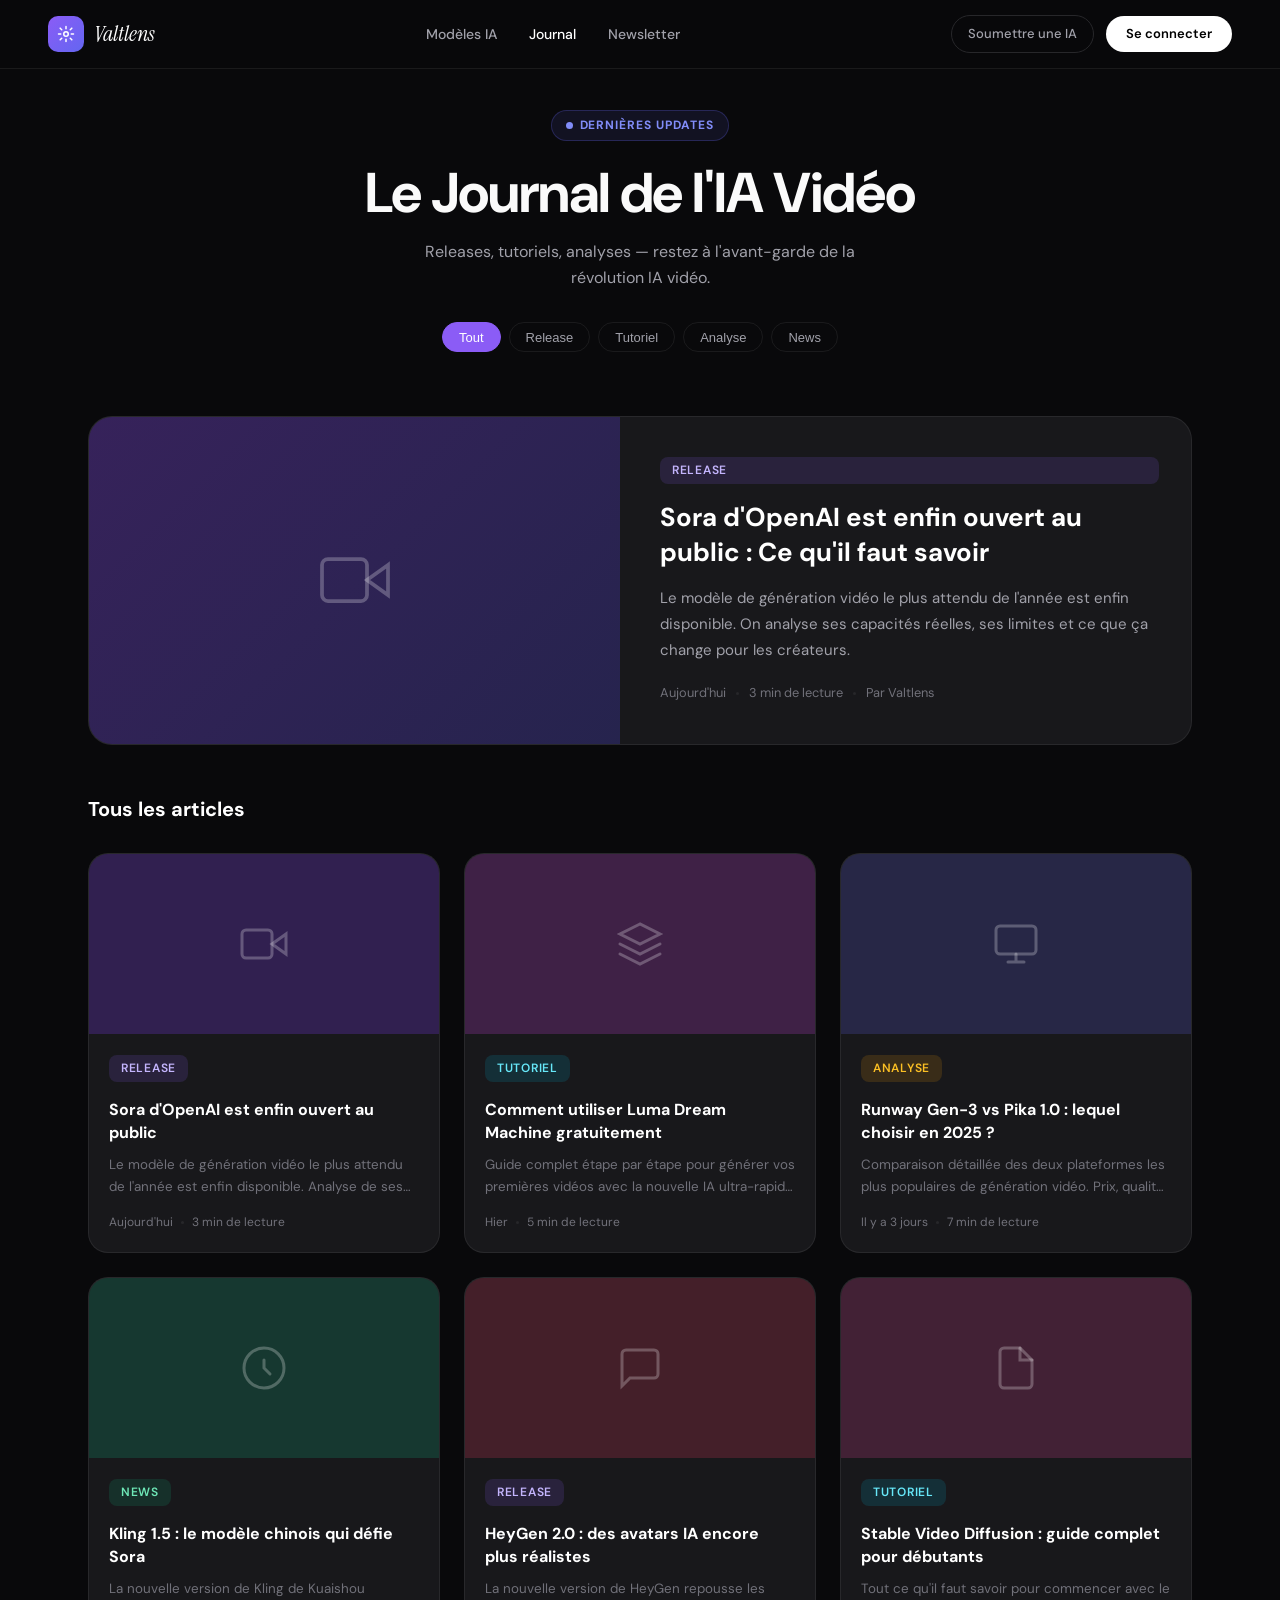
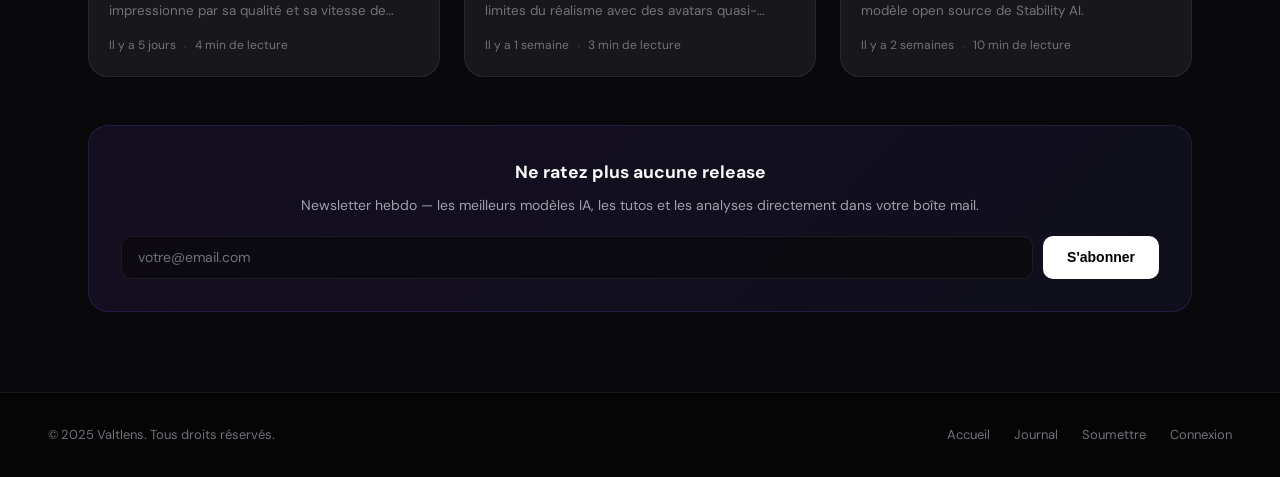
==== blog/index.html @ 7a5cce88 "Create index.html" ====
<!DOCTYPE html>
<html lang="fr" style="scroll-behavior:smooth">
<head>
<meta charset="UTF-8">
<meta name="viewport" content="width=device-width,initial-scale=1">
<title>Valtlens — Le Journal de l'IA Vidéo</title>
<link href="https://fonts.googleapis.com/css2?family=DM+Sans:wght@300;400;500;600;700&family=Instrument+Serif:ital@0;1&display=swap" rel="stylesheet">
<style>
*,*::before,*::after{box-sizing:border-box;margin:0;padding:0}
:root{--bg:#09090b;--bg2:#111113;--bg3:#18181b;--bg4:#27272a;--fg:#fafafa;--fg2:#a1a1aa;--fg3:#71717a;--vi:#8b5cf6;--vi3:rgba(139,92,246,.15);--in:#6366f1;--border:rgba(255,255,255,.07)}
body{background:var(--bg);color:var(--fg);font-family:'DM Sans',sans-serif;overflow-x:hidden;line-height:1.6}
nav{position:fixed;top:0;width:100%;z-index:100;background:rgba(9,9,11,.85);backdrop-filter:blur(24px);border-bottom:1px solid var(--border);padding:0 clamp(1rem,4vw,3rem)}
.nav-inner{max-width:1200px;margin:0 auto;display:flex;justify-content:space-between;align-items:center;height:68px}
.logo{display:flex;align-items:center;gap:10px;text-decoration:none;color:inherit}
.logo-icon{width:36px;height:36px;border-radius:10px;background:linear-gradient(135deg,var(--vi),var(--in));display:flex;align-items:center;justify-content:center;flex-shrink:0}
.logo-icon svg{width:18px;height:18px;fill:none;stroke:#fff;stroke-width:2;stroke-linecap:round}
.logo-name{font-family:'Instrument Serif',serif;font-size:1.4rem;color:#fff;font-style:italic}
.nav-links{display:flex;gap:2rem}
.nav-links a{font-size:.875rem;font-weight:500;color:var(--fg2);text-decoration:none;transition:color .2s}
.nav-links a:hover{color:#fff}
.nav-links a.active{color:#fff}
.nav-actions{display:flex;gap:.75rem;align-items:center}
.btn-ghost{padding:.45rem 1rem;border-radius:999px;border:1px solid var(--bg4);font-size:.8125rem;font-weight:500;color:var(--fg2);background:transparent;cursor:pointer;transition:all .2s;text-decoration:none}
.btn-ghost:hover{border-color:var(--vi);color:#fff;background:var(--vi3)}
.btn-cta-nav{padding:.5rem 1.25rem;border-radius:999px;background:#fff;color:#000;font-size:.8125rem;font-weight:600;border:none;cursor:pointer;transition:all .2s;text-decoration:none}
.btn-cta-nav:hover{background:#e4e4e7}
/* PAGE */
.page-wrap{max-width:1200px;margin:0 auto;padding:110px clamp(1rem,4vw,3rem) 5rem}
/* HERO */
.blog-hero{text-align:center;margin-bottom:4rem}
.blog-badge{display:inline-flex;align-items:center;gap:.4rem;padding:.3rem .875rem;border-radius:999px;background:rgba(99,102,241,.1);border:1px solid rgba(99,102,241,.25);font-size:.75rem;font-weight:700;color:#818cf8;text-transform:uppercase;letter-spacing:.08em;margin-bottom:1.25rem}
.blog-pulse{width:7px;height:7px;border-radius:50%;background:#818cf8;animation:pulse 1.5s infinite;flex-shrink:0}
@keyframes pulse{0%,100%{opacity:1;transform:scale(1)}50%{opacity:.7;transform:scale(.9)}}
.blog-title{font-size:clamp(2rem,5vw,3.5rem);font-weight:700;letter-spacing:-.02em;margin-bottom:.875rem;line-height:1.15}
.blog-sub{font-size:1rem;color:var(--fg2);max-width:500px;margin:0 auto 2rem}
/* FILTERS */
.cat-filters{display:flex;flex-wrap:wrap;justify-content:center;gap:.5rem;margin-bottom:.5rem}
.cat-btn{padding:.4rem 1rem;border-radius:999px;font-size:.8125rem;font-weight:500;cursor:pointer;border:1px solid var(--border);background:transparent;color:var(--fg2);transition:all .2s}
.cat-btn:hover{border-color:rgba(139,92,246,.4);color:#fff;background:var(--vi3)}
.cat-btn.active{background:var(--vi);color:#fff;border-color:var(--vi)}
/* FEATURED */
.featured-article{display:grid;grid-template-columns:1fr 1fr;gap:2.5rem;background:var(--bg3);border:1px solid var(--border);border-radius:24px;overflow:hidden;margin-bottom:3rem;cursor:pointer;transition:border-color .3s;text-decoration:none}
.featured-article:hover{border-color:rgba(139,92,246,.3)}
.featured-img{min-height:300px;display:flex;align-items:center;justify-content:center;position:relative;overflow:hidden}
.featured-img-inner{width:100%;height:100%;transition:transform .5s;display:flex;align-items:center;justify-content:center}
.featured-article:hover .featured-img-inner{transform:scale(1.04)}
.featured-body{padding:2.5rem 2rem 2.5rem 0;display:flex;flex-direction:column;justify-content:center}
.article-cat-badge{display:inline-block;padding:.25rem .75rem;border-radius:8px;font-size:.75rem;font-weight:600;text-transform:uppercase;letter-spacing:.06em;margin-bottom:1rem}
.cat-release{background:rgba(139,92,246,.15);color:#c4b5fd}
.cat-tutorial{background:rgba(6,182,212,.15);color:#67e8f9}
.cat-analysis{background:rgba(245,158,11,.15);color:#fbbf24}
.cat-news{background:rgba(16,185,129,.15);color:#6ee7b7}
.featured-body h2{font-size:1.625rem;font-weight:700;color:#fff;line-height:1.35;margin-bottom:.875rem}
.featured-body p{font-size:.9375rem;color:var(--fg2);line-height:1.75;margin-bottom:1.25rem}
.article-meta{display:flex;align-items:center;gap:.625rem;font-size:.8rem;color:var(--fg3)}
.meta-dot{width:3px;height:3px;border-radius:50%;background:var(--bg4)}
/* GRID */
.articles-grid{display:grid;grid-template-columns:repeat(auto-fill,minmax(320px,1fr));gap:1.5rem}
.article-card{background:var(--bg3);border:1px solid var(--border);border-radius:20px;overflow:hidden;cursor:pointer;transition:all .3s;text-decoration:none;display:block}
.article-card:hover{border-color:rgba(255,255,255,.12);transform:translateY(-3px)}
.card-img{height:180px;overflow:hidden;position:relative}
.card-img-inner{width:100%;height:100%;transition:transform .5s;display:flex;align-items:center;justify-content:center}
.article-card:hover .card-img-inner{transform:scale(1.05)}
.card-body{padding:1.25rem}
.card-title{font-size:1rem;font-weight:700;color:#fff;line-height:1.45;margin-bottom:.625rem;transition:color .2s}
.article-card:hover .card-title{color:var(--vi)}
.card-excerpt{font-size:.8375rem;color:var(--fg3);line-height:1.65;margin-bottom:.875rem;display:-webkit-box;-webkit-line-clamp:2;-webkit-box-orient:vertical;overflow:hidden}
.card-meta{font-size:.75rem;color:var(--fg3);display:flex;align-items:center;gap:.5rem}
/* SECTION TITLE */
.section-row{display:flex;justify-content:space-between;align-items:center;margin-bottom:1.75rem;margin-top:3rem}
.section-h2{font-size:1.25rem;font-weight:700;color:#fff}
.see-all{font-size:.875rem;color:var(--fg2);display:flex;align-items:center;gap:.3rem;cursor:pointer;background:none;border:none;transition:color .2s}
.see-all:hover{color:#fff}
/* SIDEBAR-LIKE newsletter */
.newsletter-mini{background:linear-gradient(135deg,rgba(124,58,237,.1),rgba(99,102,241,.07));border:1px solid rgba(139,92,246,.15);border-radius:20px;padding:2rem;margin-top:3rem;text-align:center}
.newsletter-mini h3{font-size:1.1rem;font-weight:700;margin-bottom:.5rem}
.newsletter-mini p{font-size:.875rem;color:var(--fg2);margin-bottom:1.25rem}
.nl-form{display:flex;gap:.625rem;flex-wrap:wrap;justify-content:center}
.nl-form input{flex:1;min-width:180px;padding:.7rem 1rem;border-radius:10px;background:rgba(9,9,11,.7);border:1px solid var(--border);color:#fff;font-family:inherit;font-size:.875rem;outline:none;transition:border-color .2s}
.nl-form input:focus{border-color:rgba(139,92,246,.5)}
.nl-form input::placeholder{color:var(--fg3)}
.nl-btn{padding:.7rem 1.5rem;border-radius:10px;background:#fff;color:#000;font-weight:700;font-size:.875rem;border:none;cursor:pointer;transition:all .2s}
.nl-btn:hover{background:#e4e4e7}
/* TOAST */
.toast{position:fixed;bottom:1.5rem;right:1.5rem;background:#18181b;border:1px solid rgba(139,92,246,.4);color:#fff;padding:.875rem 1.5rem;border-radius:12px;font-size:.875rem;z-index:9999;transform:translateY(100px);opacity:0;transition:all .35s;box-shadow:0 20px 40px rgba(0,0,0,.5);max-width:320px}
.toast.show{transform:translateY(0);opacity:1}
footer{border-top:1px solid var(--border);background:#050506;padding:2rem clamp(1rem,4vw,3rem)}
.footer-bottom{max-width:1200px;margin:0 auto;display:flex;justify-content:space-between;align-items:center;gap:1rem;flex-wrap:wrap}
.footer-bottom p{font-size:.8125rem;color:var(--fg3)}
.footer-nav{display:flex;gap:1.5rem}
.footer-nav a{font-size:.8125rem;color:var(--fg3);text-decoration:none;transition:color .2s}
.footer-nav a:hover{color:#fff}
@media(max-width:768px){.featured-article{grid-template-columns:1fr}.featured-body{padding:1.5rem}.nav-links{display:none}}
</style>
</head>
<body>

<nav>
  <div class="nav-inner">
    <a class="logo" href="/">
      <div class="logo-icon"><svg viewBox="0 0 24 24"><circle cx="12" cy="12" r="3"/><path d="M12 2v3M12 19v3M4.22 4.22l2.12 2.12M17.66 17.66l2.12 2.12M2 12h3M19 12h3M4.22 19.78l2.12-2.12M17.66 6.34l2.12-2.12"/></svg></div>
      <span class="logo-name">Valtlens</span>
    </a>
    <div class="nav-links">
      <a href="/#models">Modèles IA</a>
      <a href="/blog/" class="active">Journal</a>
      <a href="/#newsletter">Newsletter</a>
    </div>
    <div class="nav-actions">
      <a class="btn-ghost" href="/submit/">Soumettre une IA</a>
      <a class="btn-cta-nav" href="/auth/">Se connecter</a>
    </div>
  </div>
</nav>

<div class="page-wrap">

  <div class="blog-hero">
    <div class="blog-badge">
      <span class="blog-pulse"></span>
      Dernières Updates
    </div>
    <h1 class="blog-title">Le Journal de l'IA Vidéo</h1>
    <p class="blog-sub">Releases, tutoriels, analyses — restez à l'avant-garde de la révolution IA vidéo.</p>
    <div class="cat-filters" id="catFilters">
      <button class="cat-btn active" data-cat="all">Tout</button>
      <button class="cat-btn" data-cat="release">Release</button>
      <button class="cat-btn" data-cat="tutorial">Tutoriel</button>
      <button class="cat-btn" data-cat="analysis">Analyse</button>
      <button class="cat-btn" data-cat="news">News</button>
    </div>
  </div>

  <!-- FEATURED -->
  <a class="featured-article" href="/blog/article/?id=sora-public" id="featuredArticle">
    <div class="featured-img" style="background:linear-gradient(135deg,rgba(124,58,237,.3),rgba(79,70,229,.25))">
      <div class="featured-img-inner">
        <svg width="72" height="72" viewBox="0 0 24 24" fill="none" stroke="rgba(255,255,255,.25)" stroke-width="1.25" stroke-linecap="round"><polygon points="23 7 16 12 23 17 23 7"/><rect x="1" y="5" width="15" height="14" rx="2"/></svg>
      </div>
    </div>
    <div class="featured-body">
      <span class="article-cat-badge cat-release">Release</span>
      <h2>Sora d'OpenAI est enfin ouvert au public : Ce qu'il faut savoir</h2>
      <p>Le modèle de génération vidéo le plus attendu de l'année est enfin disponible. On analyse ses capacités réelles, ses limites et ce que ça change pour les créateurs.</p>
      <div class="article-meta">
        <span>Aujourd'hui</span><span class="meta-dot"></span>
        <span>3 min de lecture</span><span class="meta-dot"></span>
        <span>Par Valtlens</span>
      </div>
    </div>
  </a>

  <!-- GRID -->
  <div class="section-row">
    <h2 class="section-h2">Tous les articles</h2>
  </div>
  <div class="articles-grid" id="articlesGrid">
    <!-- Injected by JS -->
  </div>

  <!-- NEWSLETTER MINI -->
  <div class="newsletter-mini">
    <h3>Ne ratez plus aucune release</h3>
    <p>Newsletter hebdo — les meilleurs modèles IA, les tutos et les analyses directement dans votre boîte mail.</p>
    <div class="nl-form">
      <input type="email" id="nlEmail" placeholder="votre@email.com">
      <button class="nl-btn" onclick="handleNL()">S'abonner</button>
    </div>
  </div>

</div>

<footer>
  <div class="footer-bottom">
    <p>© 2025 Valtlens. Tous droits réservés.</p>
    <div class="footer-nav">
      <a href="/">Accueil</a>
      <a href="/blog/">Journal</a>
      <a href="/submit/">Soumettre</a>
      <a href="/auth/">Connexion</a>
    </div>
  </div>
</footer>

<div class="toast" id="toast"></div>

<script>
var ARTICLES = [
  {id:'sora-public',title:'Sora d\'OpenAI est enfin ouvert au public',excerpt:'Le modèle de génération vidéo le plus attendu de l\'année est enfin disponible. Analyse de ses capacités et limites.',cat:'release',color:'rgba(124,58,237,.25)',date:'Aujourd\'hui',read:'3 min'},
  {id:'luma-guide',title:'Comment utiliser Luma Dream Machine gratuitement',excerpt:'Guide complet étape par étape pour générer vos premières vidéos avec la nouvelle IA ultra-rapide de Luma Labs.',cat:'tutorial',color:'rgba(217,70,239,.2)',date:'Hier',read:'5 min'},
  {id:'runway-vs-pika',title:'Runway Gen-3 vs Pika 1.0 : lequel choisir en 2025 ?',excerpt:'Comparaison détaillée des deux plateformes les plus populaires de génération vidéo. Prix, qualité, cas d\'usage.',cat:'analysis',color:'rgba(99,102,241,.2)',date:'Il y a 3 jours',read:'7 min'},
  {id:'kling-update',title:'Kling 1.5 : le modèle chinois qui défie Sora',excerpt:'La nouvelle version de Kling de Kuaishou impressionne par sa qualité et sa vitesse de génération.',cat:'news',color:'rgba(16,185,129,.2)',date:'Il y a 5 jours',read:'4 min'},
  {id:'heygen-avatars',title:'HeyGen 2.0 : des avatars IA encore plus réalistes',excerpt:'La nouvelle version de HeyGen repousse les limites du réalisme avec des avatars quasi-indiscernables de vrais humains.',cat:'release',color:'rgba(244,63,94,.2)',date:'Il y a 1 semaine',read:'3 min'},
  {id:'stable-video-guide',title:'Stable Video Diffusion : guide complet pour débutants',excerpt:'Tout ce qu\'il faut savoir pour commencer avec le modèle open source de Stability AI.',cat:'tutorial',color:'rgba(236,72,153,.2)',date:'Il y a 2 semaines',read:'10 min'}
];

var icons = [
  '<polygon points="23 7 16 12 23 17 23 7"/><rect x="1" y="5" width="15" height="14" rx="2"/>',
  '<path d="M12 2L2 7l10 5 10-5-10-5zM2 17l10 5 10-5M2 12l10 5 10-5"/>',
  '<rect x="2" y="3" width="20" height="14" rx="2"/><path d="M8 21h8M12 17v4"/>',
  '<circle cx="12" cy="12" r="10"/><path d="M12 8v4l3 3"/>',
  '<path d="M21 15a2 2 0 0 1-2 2H7l-4 4V5a2 2 0 0 1 2-2h14a2 2 0 0 1 2 2z"/>',
  '<path d="M14 2H6a2 2 0 0 0-2 2v16a2 2 0 0 0 2 2h12a2 2 0 0 0 2-2V8z"/><polyline points="14 2 14 8 20 8"/>'
];

var catLabels = {release:'Release',tutorial:'Tutoriel',analysis:'Analyse',news:'News'};
var catClasses = {release:'cat-release',tutorial:'cat-tutorial',analysis:'cat-analysis',news:'cat-news'};

var currentCat = 'all';

function renderArticles(){
  var filtered = currentCat==='all' ? ARTICLES : ARTICLES.filter(function(a){return a.cat===currentCat;});
  var grid = document.getElementById('articlesGrid');
  if(filtered.length===0){grid.innerHTML='<p style="color:var(--fg3);padding:2rem 0">Aucun article dans cette catégorie pour le moment.</p>';return;}
  grid.innerHTML = filtered.map(function(a,i){
    return '<a class="article-card" href="/blog/article/?id='+a.id+'">'+
      '<div class="card-img" style="background:'+a.color+'">'+
        '<div class="card-img-inner">'+
          '<svg width="48" height="48" viewBox="0 0 24 24" fill="none" stroke="rgba(255,255,255,.25)" stroke-width="1.5" stroke-linecap="round">'+icons[i%icons.length]+'</svg>'+
        '</div>'+
      '</div>'+
      '<div class="card-body">'+
        '<span class="article-cat-badge '+catClasses[a.cat]+'">'+catLabels[a.cat]+'</span>'+
        '<div class="card-title">'+a.title+'</div>'+
        '<div class="card-excerpt">'+a.excerpt+'</div>'+
        '<div class="card-meta">'+a.date+'<span class="meta-dot" style="width:3px;height:3px;border-radius:50%;background:var(--bg4)"></span>'+a.read+' de lecture</div>'+
      '</div></a>';
  }).join('');
}

document.getElementById('catFilters').addEventListener('click',function(e){
  var btn=e.target.closest('.cat-btn');
  if(!btn)return;
  document.querySelectorAll('.cat-btn').forEach(function(b){b.classList.remove('active');});
  btn.classList.add('active');
  currentCat=btn.getAttribute('data-cat');
  renderArticles();
});

function handleNL(){
  var em=document.getElementById('nlEmail').value.trim();
  if(!em||!em.includes('@')){showToast('Entrez une adresse valide');return;}
  showToast('Abonné(e) avec succès !');
  document.getElementById('nlEmail').value='';
}

var toastTimer;
function showToast(msg){
  var t=document.getElementById('toast');
  t.textContent=msg;t.classList.add('show');
  clearTimeout(toastTimer);
  toastTimer=setTimeout(function(){t.classList.remove('show');},3000);
}

renderArticles();
</script>
</body>
</html>
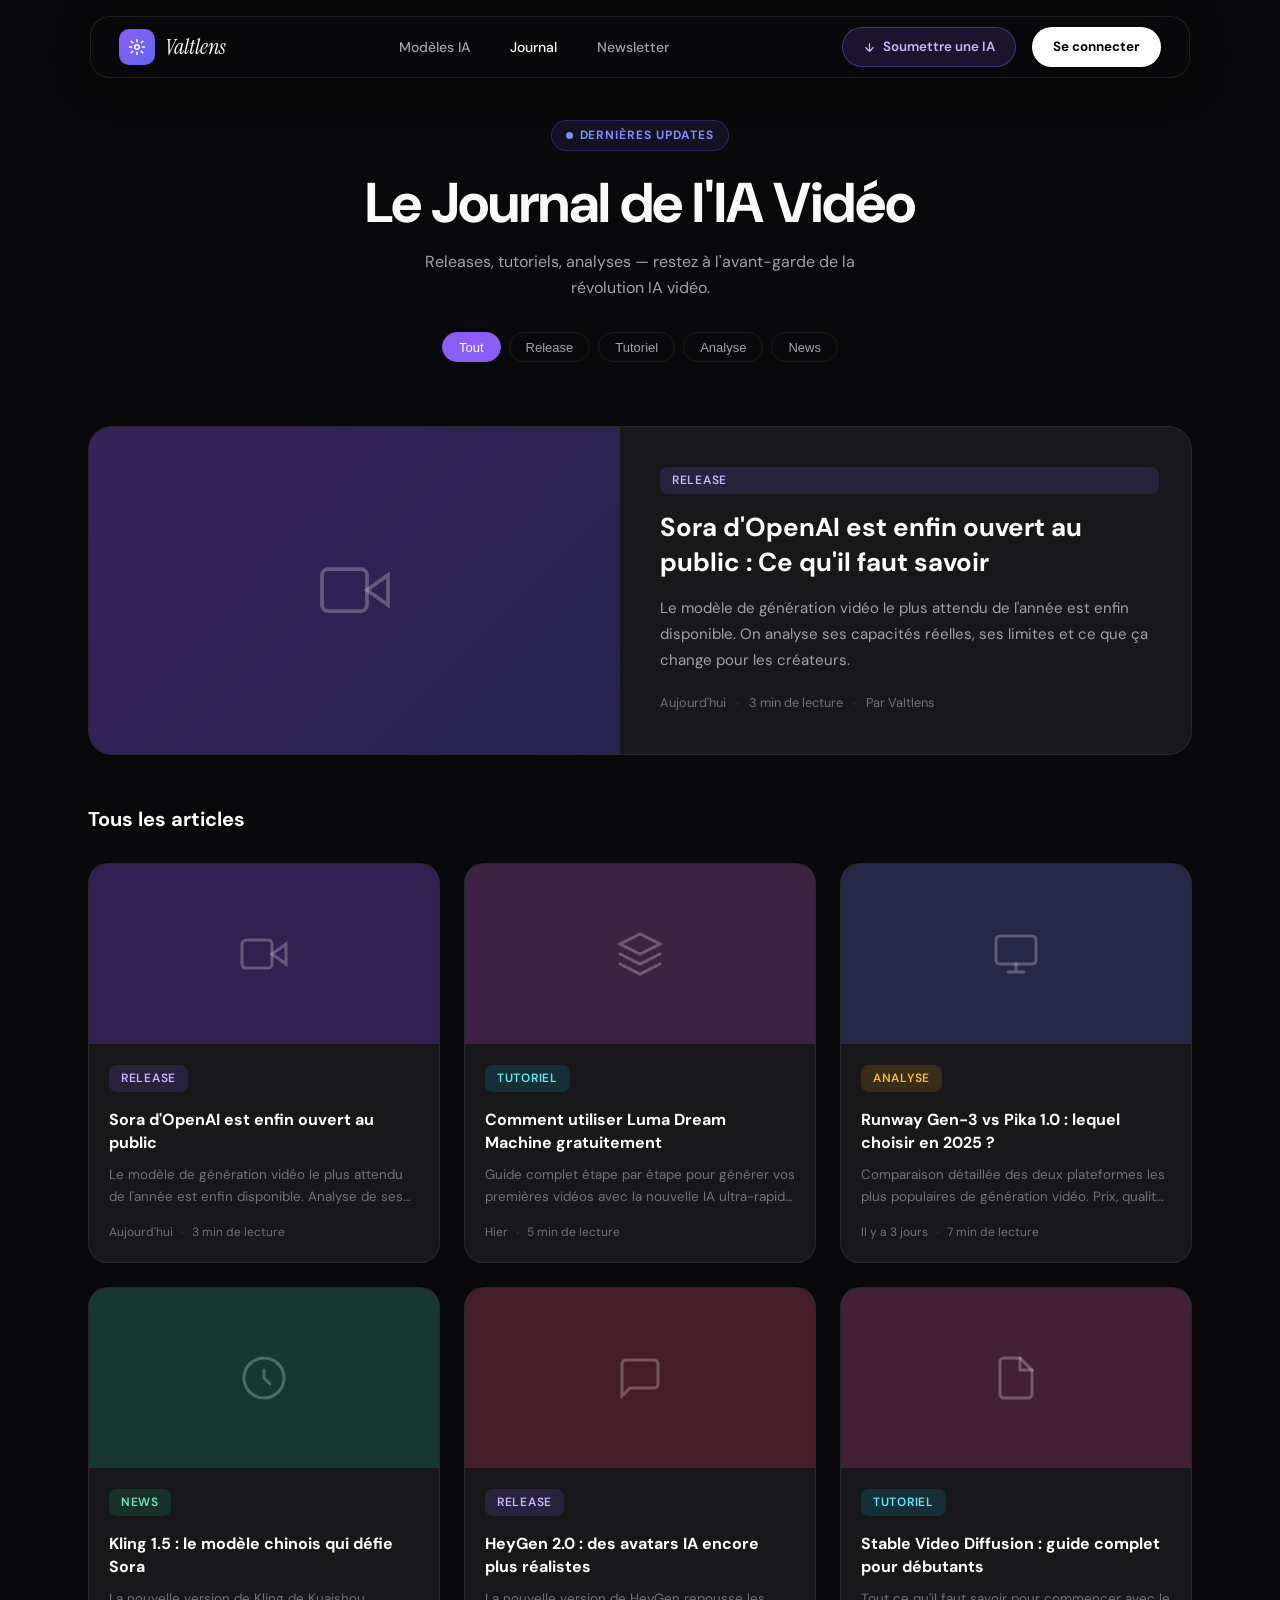
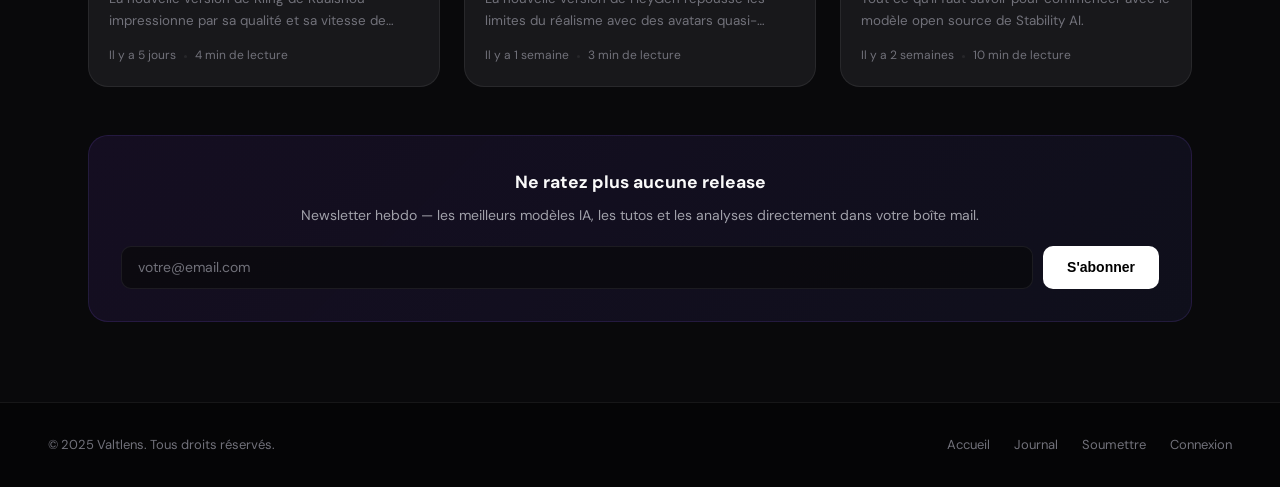
==== commit 97418276: "Update index.html" ====
--- a/blog/index.html
+++ b/blog/index.html
@@ -9,23 +9,21 @@
 *,*::before,*::after{box-sizing:border-box;margin:0;padding:0}
 :root{--bg:#09090b;--bg2:#111113;--bg3:#18181b;--bg4:#27272a;--fg:#fafafa;--fg2:#a1a1aa;--fg3:#71717a;--vi:#8b5cf6;--vi3:rgba(139,92,246,.15);--in:#6366f1;--border:rgba(255,255,255,.07)}
 body{background:var(--bg);color:var(--fg);font-family:'DM Sans',sans-serif;overflow-x:hidden;line-height:1.6}
-nav{position:fixed;top:0;width:100%;z-index:100;background:rgba(9,9,11,.85);backdrop-filter:blur(24px);border-bottom:1px solid var(--border);padding:0 clamp(1rem,4vw,3rem)}
-.nav-inner{max-width:1200px;margin:0 auto;display:flex;justify-content:space-between;align-items:center;height:68px}
+nav{position:fixed;top:16px;left:50%;transform:translateX(-50%);width:calc(100% - 3rem);max-width:1100px;z-index:100;background:rgba(9,9,11,.75);backdrop-filter:blur(28px);border:1px solid rgba(255,255,255,.1);border-radius:20px;padding:0 1.75rem;box-shadow:0 8px 32px rgba(0,0,0,.4)}
+.nav-inner{display:flex;justify-content:space-between;align-items:center;height:60px}
 .logo{display:flex;align-items:center;gap:10px;text-decoration:none;color:inherit}
 .logo-icon{width:36px;height:36px;border-radius:10px;background:linear-gradient(135deg,var(--vi),var(--in));display:flex;align-items:center;justify-content:center;flex-shrink:0}
 .logo-icon svg{width:18px;height:18px;fill:none;stroke:#fff;stroke-width:2;stroke-linecap:round}
 .logo-name{font-family:'Instrument Serif',serif;font-size:1.4rem;color:#fff;font-style:italic}
-.nav-links{display:flex;gap:2rem}
+.nav-links{display:flex;gap:2.5rem}
 .nav-links a{font-size:.875rem;font-weight:500;color:var(--fg2);text-decoration:none;transition:color .2s}
 .nav-links a:hover{color:#fff}
 .nav-links a.active{color:#fff}
-.nav-actions{display:flex;gap:.75rem;align-items:center}
-.btn-ghost{padding:.45rem 1rem;border-radius:999px;border:1px solid var(--bg4);font-size:.8125rem;font-weight:500;color:var(--fg2);background:transparent;cursor:pointer;transition:all .2s;text-decoration:none}
-.btn-ghost:hover{border-color:var(--vi);color:#fff;background:var(--vi3)}
-.btn-cta-nav{padding:.5rem 1.25rem;border-radius:999px;background:#fff;color:#000;font-size:.8125rem;font-weight:600;border:none;cursor:pointer;transition:all .2s;text-decoration:none}
-.btn-cta-nav:hover{background:#e4e4e7}
+.nav-actions{display:flex;gap:1rem;align-items:center}
+
+
 /* PAGE */
-.page-wrap{max-width:1200px;margin:0 auto;padding:110px clamp(1rem,4vw,3rem) 5rem}
+.page-wrap{max-width:1200px;margin:0 auto;padding:120px clamp(1rem,4vw,3rem) 5rem}
 /* HERO */
 .blog-hero{text-align:center;margin-bottom:4rem}
 .blog-badge{display:inline-flex;align-items:center;gap:.4rem;padding:.3rem .875rem;border-radius:999px;background:rgba(99,102,241,.1);border:1px solid rgba(99,102,241,.25);font-size:.75rem;font-weight:700;color:#818cf8;text-transform:uppercase;letter-spacing:.08em;margin-bottom:1.25rem}
@@ -91,6 +89,12 @@
 .footer-nav a{font-size:.8125rem;color:var(--fg3);text-decoration:none;transition:color .2s}
 .footer-nav a:hover{color:#fff}
 @media(max-width:768px){.featured-article{grid-template-columns:1fr}.featured-body{padding:1.5rem}.nav-links{display:none}}
+/* NAV-BTNS-UNIFIED */
+.btn-submit-nav{padding:.5rem 1.25rem;border-radius:999px;background:var(--vi3);border:1px solid rgba(139,92,246,.4);font-size:.8375rem;font-weight:600;color:#c4b5fd;cursor:pointer;transition:all .25s;text-decoration:none;display:inline-flex;align-items:center;gap:.45rem;white-space:nowrap}
+.btn-submit-nav:hover{background:rgba(139,92,246,.28);color:#fff;border-color:rgba(139,92,246,.7);transform:translateY(-1px)}
+.btn-submit-nav svg{width:13px;height:13px;fill:none;stroke:currentColor;stroke-width:2.2;stroke-linecap:round;flex-shrink:0}
+.btn-login{padding:.5rem 1.25rem;border-radius:999px;background:#fff;color:#000;font-size:.8375rem;font-weight:700;border:1px solid transparent;cursor:pointer;transition:all .25s;text-decoration:none;display:inline-flex;align-items:center;white-space:nowrap}
+.btn-login:hover{background:#e8e8e8;transform:translateY(-1px)}
 </style>
 </head>
 <body>
@@ -107,8 +111,8 @@
       <a href="/#newsletter">Newsletter</a>
     </div>
     <div class="nav-actions">
-      <a class="btn-ghost" href="/submit/">Soumettre une IA</a>
-      <a class="btn-cta-nav" href="/auth/">Se connecter</a>
+      <a class="btn-submit-nav" href="/submit/"><svg viewBox="0 0 24 24"><path d="M12 5v14M5 12l7 7 7-7"/></svg>Soumettre une IA</a>
+      <a class="btn-login" href="/auth/">Se connecter</a>
     </div>
   </div>
 </nav>
